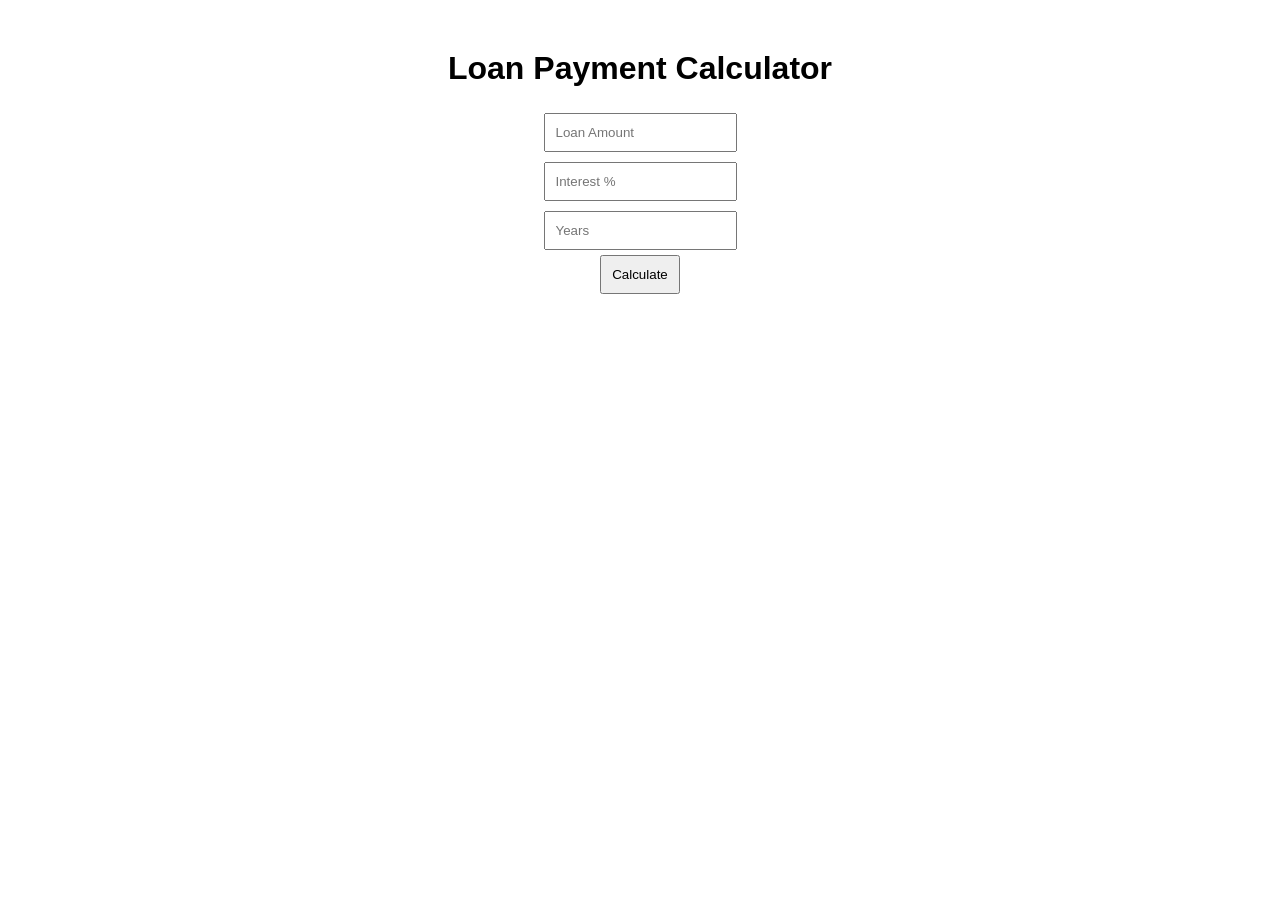
==== index.html @ 89b673fd "Create index.html" ====
<!DOCTYPE html>
<html>
<head>
  <title>Loan Calculator</title>
  <style>
    body { font-family: Arial; text-align: center; margin-top: 50px; }
    input { padding: 10px; margin: 5px; }
    button { padding: 10px; }
  </style>
</head>
<body>

<h1>Loan Payment Calculator</h1>

<input id="amount" placeholder="Loan Amount"><br>
<input id="rate" placeholder="Interest %"><br>
<input id="years" placeholder="Years"><br>

<button onclick="calculate()">Calculate</button>

<h2 id="result"></h2>

<script>
function calculate() {
  let P = document.getElementById("amount").value;
  let r = document.getElementById("rate").value / 100 / 12;
  let n = document.getElementById("years").value * 12;

  let payment = (P * r) / (1 - Math.pow(1 + r, -n));
  document.getElementById("result").innerText =
    "Monthly Payment: $" + payment.toFixed(2);
}
</script>

</body>
</html>
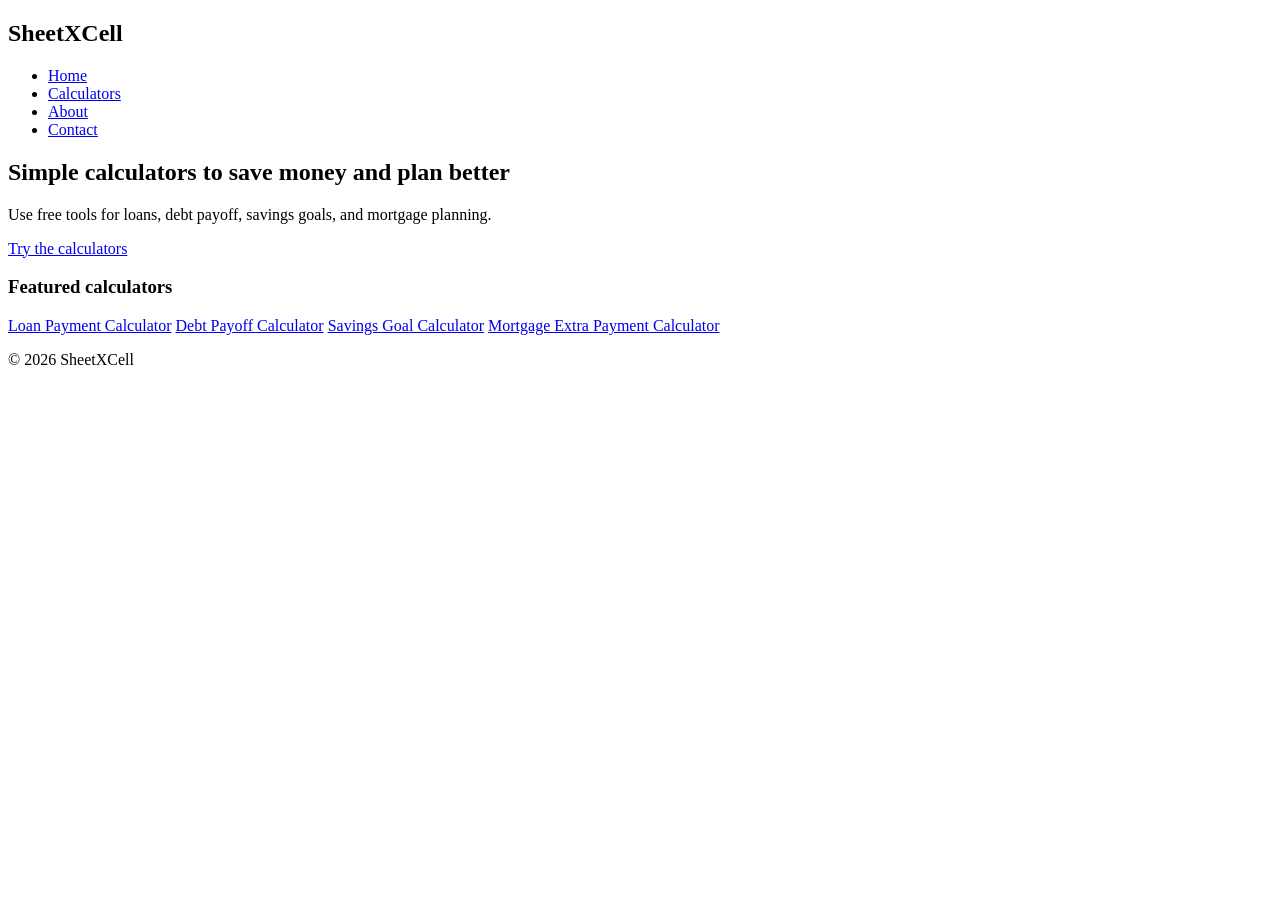
==== commit 20ae6b22: "Update index.html" ====
--- a/index.html
+++ b/index.html
@@ -1,36 +1,45 @@
 <!DOCTYPE html>
-<html>
+<html lang="en">
 <head>
-  <title>Loan Calculator</title>
-  <style>
-    body { font-family: Arial; text-align: center; margin-top: 50px; }
-    input { padding: 10px; margin: 5px; }
-    button { padding: 10px; }
-  </style>
+  <meta charset="UTF-8" />
+  <meta name="viewport" content="width=device-width, initial-scale=1.0" />
+  <title>SheetXCell - Money Calculators</title>
+  <meta name="description" content="Simple money calculators to help you plan loans, debt payoff, savings, and mortgage extra payments." />
+  <link rel="stylesheet" href="style.css" />
 </head>
 <body>
+  <header>
+    <nav class="nav">
+      <h1>SheetXCell</h1>
+      <ul>
+        <li><a href="index.html">Home</a></li>
+        <li><a href="calculators.html">Calculators</a></li>
+        <li><a href="about.html">About</a></li>
+        <li><a href="contact.html">Contact</a></li>
+      </ul>
+    </nav>
+  </header>
 
-<h1>Loan Payment Calculator</h1>
+  <main class="container">
+    <section class="hero">
+      <h2>Simple calculators to save money and plan better</h2>
+      <p>Use free tools for loans, debt payoff, savings goals, and mortgage planning.</p>
+      <a class="btn" href="calculators.html">Try the calculators</a>
+    </section>
 
-<input id="amount" placeholder="Loan Amount"><br>
-<input id="rate" placeholder="Interest %"><br>
-<input id="years" placeholder="Years"><br>
+    <section>
+      <h3>Featured calculators</h3>
+      <div class="grid">
+        <a class="card" href="calculators/loan-payment.html">Loan Payment Calculator</a>
+        <a class="card" href="calculators/debt-payoff.html">Debt Payoff Calculator</a>
+        <a class="card" href="calculators/savings-goal.html">Savings Goal Calculator</a>
+        <a class="card" href="calculators/mortgage-extra-payment.html">Mortgage Extra Payment Calculator</a>
+      </div>
+    </section>
+  </main>
 
-<button onclick="calculate()">Calculate</button>
-
-<h2 id="result"></h2>
-
-<script>
-function calculate() {
-  let P = document.getElementById("amount").value;
-  let r = document.getElementById("rate").value / 100 / 12;
-  let n = document.getElementById("years").value * 12;
-
-  let payment = (P * r) / (1 - Math.pow(1 + r, -n));
-  document.getElementById("result").innerText =
-    "Monthly Payment: $" + payment.toFixed(2);
-}
-</script>
-
+  <footer class="footer">
+    <p>© 2026 SheetXCell</p>
+  </footer>
 </body>
 </html>
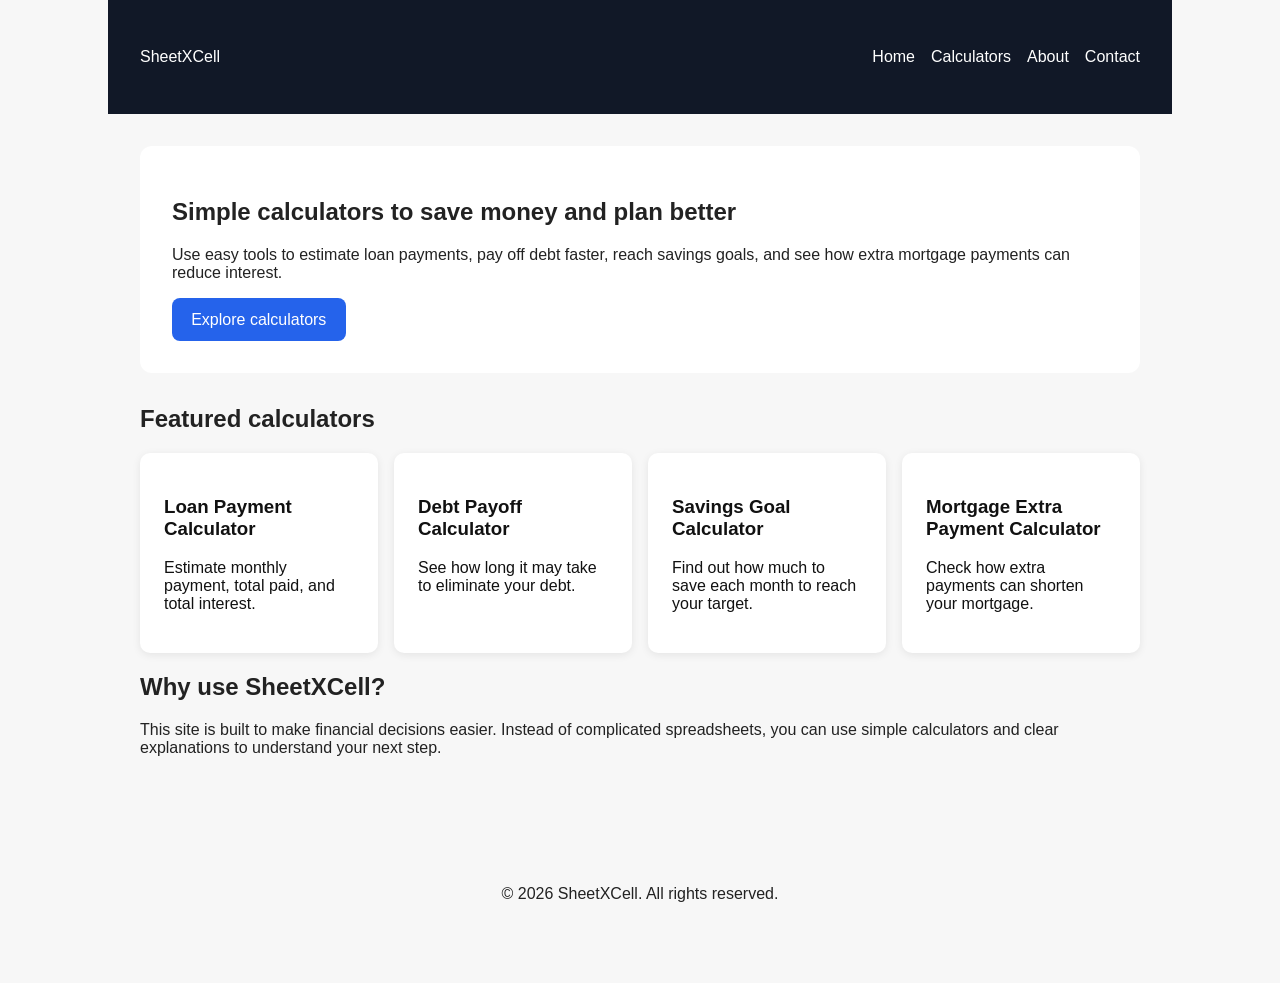
==== commit 2776e888: "Update index.html" ====
--- a/index.html
+++ b/index.html
@@ -3,15 +3,15 @@
 <head>
   <meta charset="UTF-8" />
   <meta name="viewport" content="width=device-width, initial-scale=1.0" />
-  <title>SheetXCell - Money Calculators</title>
-  <meta name="description" content="Simple money calculators to help you plan loans, debt payoff, savings, and mortgage extra payments." />
+  <title>SheetXCell - Simple Money Calculators</title>
+  <meta name="description" content="Free money calculators for loans, debt payoff, savings goals, and mortgage extra payments." />
   <link rel="stylesheet" href="style.css" />
 </head>
 <body>
   <header>
-    <nav class="nav">
-      <h1>SheetXCell</h1>
-      <ul>
+    <nav class="nav container">
+      <a href="index.html" class="brand">SheetXCell</a>
+      <ul class="nav-links">
         <li><a href="index.html">Home</a></li>
         <li><a href="calculators.html">Calculators</a></li>
         <li><a href="about.html">About</a></li>
@@ -22,24 +22,54 @@
 
   <main class="container">
     <section class="hero">
-      <h2>Simple calculators to save money and plan better</h2>
-      <p>Use free tools for loans, debt payoff, savings goals, and mortgage planning.</p>
-      <a class="btn" href="calculators.html">Try the calculators</a>
+      <h1>Simple calculators to save money and plan better</h1>
+      <p>
+        Use easy tools to estimate loan payments, pay off debt faster, reach savings goals,
+        and see how extra mortgage payments can reduce interest.
+      </p>
+      <a class="btn" href="calculators.html">Explore calculators</a>
     </section>
 
-    <section>
-      <h3>Featured calculators</h3>
+    <section class="section">
+      <h2>Featured calculators</h2>
       <div class="grid">
-        <a class="card" href="calculators/loan-payment.html">Loan Payment Calculator</a>
-        <a class="card" href="calculators/debt-payoff.html">Debt Payoff Calculator</a>
-        <a class="card" href="calculators/savings-goal.html">Savings Goal Calculator</a>
-        <a class="card" href="calculators/mortgage-extra-payment.html">Mortgage Extra Payment Calculator</a>
+        <a class="card" href="calculators/loan-payment.html">
+          <h3>Loan Payment Calculator</h3>
+          <p>Estimate monthly payment, total paid, and total interest.</p>
+        </a>
+
+        <a class="card" href="calculators/debt-payoff.html">
+          <h3>Debt Payoff Calculator</h3>
+          <p>See how long it may take to eliminate your debt.</p>
+        </a>
+
+        <a class="card" href="calculators/savings-goal.html">
+          <h3>Savings Goal Calculator</h3>
+          <p>Find out how much to save each month to reach your target.</p>
+        </a>
+
+        <a class="card" href="calculators/mortgage-extra-payment.html">
+          <h3>Mortgage Extra Payment Calculator</h3>
+          <p>Check how extra payments can shorten your mortgage.</p>
+        </a>
+      </div>
+    </section>
+
+    <section class="section">
+      <h2>Why use SheetXCell?</h2>
+      <div class="content-box">
+        <p>
+          This site is built to make financial decisions easier. Instead of complicated spreadsheets,
+          you can use simple calculators and clear explanations to understand your next step.
+        </p>
       </div>
     </section>
   </main>
 
   <footer class="footer">
-    <p>© 2026 SheetXCell</p>
+    <div class="container">
+      <p>© 2026 SheetXCell. All rights reserved.</p>
+    </div>
   </footer>
 </body>
 </html>
--- a/style.css
+++ b/style.css
@@ -0,0 +1,91 @@
+body {
+  font-family: Arial, sans-serif;
+  margin: 0;
+  background: #f7f7f7;
+  color: #222;
+}
+
+.nav {
+  display: flex;
+  justify-content: space-between;
+  align-items: center;
+  background: #111827;
+  color: white;
+  padding: 1rem 2rem;
+}
+
+.nav ul {
+  display: flex;
+  list-style: none;
+  gap: 1rem;
+}
+
+.nav a {
+  color: white;
+  text-decoration: none;
+}
+
+.container {
+  max-width: 1000px;
+  margin: 0 auto;
+  padding: 2rem;
+}
+
+.hero {
+  background: white;
+  padding: 2rem;
+  border-radius: 12px;
+  margin-bottom: 2rem;
+}
+
+.grid {
+  display: grid;
+  grid-template-columns: repeat(auto-fit, minmax(220px, 1fr));
+  gap: 1rem;
+}
+
+.card {
+  display: block;
+  background: white;
+  padding: 1.5rem;
+  border-radius: 10px;
+  text-decoration: none;
+  color: #111;
+  box-shadow: 0 2px 8px rgba(0,0,0,0.08);
+}
+
+.btn, button {
+  display: inline-block;
+  background: #2563eb;
+  color: white;
+  padding: 0.8rem 1.2rem;
+  border: none;
+  border-radius: 8px;
+  text-decoration: none;
+  cursor: pointer;
+}
+
+.calculator-box {
+  background: white;
+  padding: 1.5rem;
+  border-radius: 12px;
+  max-width: 500px;
+}
+
+.calculator-box input {
+  width: 100%;
+  padding: 0.7rem;
+  margin-bottom: 1rem;
+}
+
+.result {
+  margin-top: 1rem;
+  background: #eef6ff;
+  padding: 1rem;
+  border-radius: 8px;
+}
+
+.footer {
+  text-align: center;
+  padding: 2rem;
+}
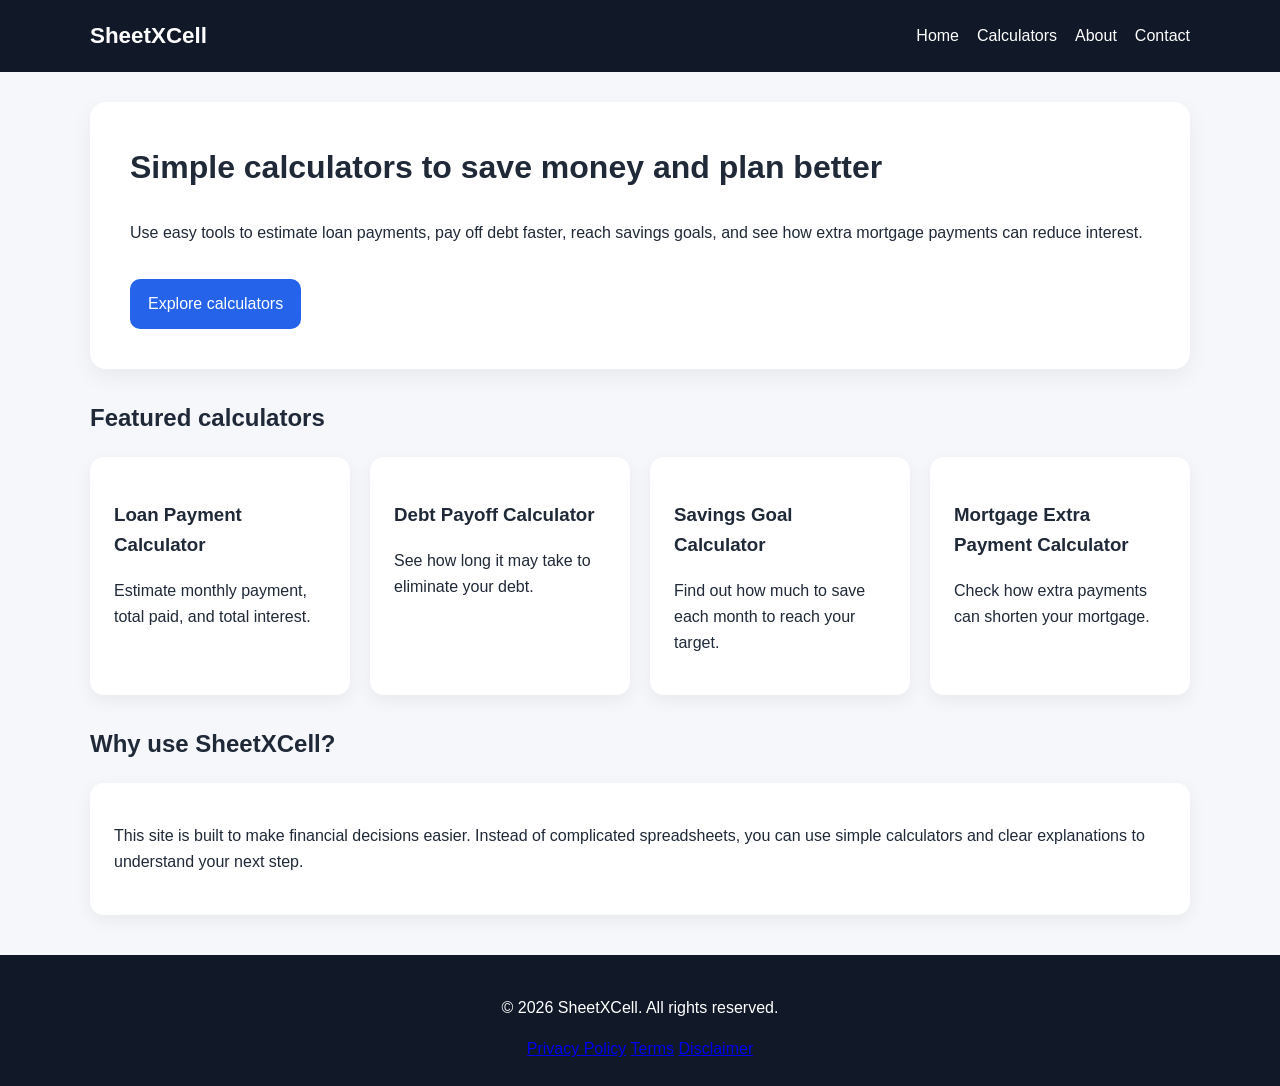
==== commit 37c33c81: "Update index.html" ====
--- a/index.html
+++ b/index.html
@@ -67,9 +67,14 @@
   </main>
 
   <footer class="footer">
-    <div class="container">
-      <p>© 2026 SheetXCell. All rights reserved.</p>
+  <div class="container footer-links-wrap">
+    <p>© 2026 SheetXCell. All rights reserved.</p>
+    <div class="footer-links">
+      <a href="privacy-policy.html">Privacy Policy</a>
+      <a href="terms.html">Terms</a>
+      <a href="disclaimer.html">Disclaimer</a>
     </div>
-  </footer>
+  </div>
+</footer>
 </body>
 </html>
--- a/style.css
+++ b/style.css
@@ -1,91 +1,164 @@
+* {
+  box-sizing: border-box;
+}
+
 body {
+  margin: 0;
   font-family: Arial, sans-serif;
-  margin: 0;
-  background: #f7f7f7;
-  color: #222;
+  line-height: 1.6;
+  background: #f5f7fb;
+  color: #1f2937;
+}
+
+.container {
+  width: min(1100px, 92%);
+  margin: 0 auto;
+}
+
+header {
+  background: #111827;
 }
 
 .nav {
   display: flex;
   justify-content: space-between;
   align-items: center;
-  background: #111827;
-  color: white;
-  padding: 1rem 2rem;
+  padding: 18px 0;
 }
 
-.nav ul {
-  display: flex;
-  list-style: none;
-  gap: 1rem;
+.brand {
+  color: #ffffff;
+  text-decoration: none;
+  font-size: 1.4rem;
+  font-weight: bold;
 }
 
-.nav a {
-  color: white;
+.nav-links {
+  list-style: none;
+  display: flex;
+  gap: 18px;
+  margin: 0;
+  padding: 0;
+}
+
+.nav-links a {
+  color: #ffffff;
   text-decoration: none;
 }
 
-.container {
-  max-width: 1000px;
-  margin: 0 auto;
-  padding: 2rem;
+.nav-links a:hover {
+  text-decoration: underline;
 }
 
 .hero {
-  background: white;
-  padding: 2rem;
-  border-radius: 12px;
-  margin-bottom: 2rem;
+  background: #ffffff;
+  margin: 30px 0;
+  padding: 40px;
+  border-radius: 16px;
+  box-shadow: 0 8px 22px rgba(0, 0, 0, 0.06);
+}
+
+.hero h1 {
+  margin-top: 0;
+  font-size: 2rem;
+}
+
+.section {
+  margin: 30px 0;
 }
 
 .grid {
   display: grid;
-  grid-template-columns: repeat(auto-fit, minmax(220px, 1fr));
-  gap: 1rem;
+  grid-template-columns: repeat(auto-fit, minmax(230px, 1fr));
+  gap: 20px;
 }
 
 .card {
   display: block;
-  background: white;
-  padding: 1.5rem;
-  border-radius: 10px;
+  background: #ffffff;
+  color: #1f2937;
   text-decoration: none;
-  color: #111;
-  box-shadow: 0 2px 8px rgba(0,0,0,0.08);
+  padding: 24px;
+  border-radius: 14px;
+  box-shadow: 0 6px 18px rgba(0, 0, 0, 0.06);
+  transition: transform 0.15s ease;
 }
 
-.btn, button {
-  display: inline-block;
-  background: #2563eb;
-  color: white;
-  padding: 0.8rem 1.2rem;
-  border: none;
-  border-radius: 8px;
-  text-decoration: none;
-  cursor: pointer;
+.card:hover {
+  transform: translateY(-3px);
 }
 
-.calculator-box {
-  background: white;
-  padding: 1.5rem;
-  border-radius: 12px;
-  max-width: 500px;
+.content-box,
+.calculator-box,
+.result-box {
+  background: #ffffff;
+  padding: 24px;
+  border-radius: 14px;
+  box-shadow: 0 6px 18px rgba(0, 0, 0, 0.06);
+}
+
+.calculator-box label {
+  display: block;
+  margin-top: 14px;
+  margin-bottom: 6px;
+  font-weight: bold;
 }
 
 .calculator-box input {
   width: 100%;
-  padding: 0.7rem;
-  margin-bottom: 1rem;
+  padding: 12px;
+  border: 1px solid #cbd5e1;
+  border-radius: 10px;
+  font-size: 1rem;
 }
 
-.result {
-  margin-top: 1rem;
-  background: #eef6ff;
-  padding: 1rem;
-  border-radius: 8px;
+.btn,
+button {
+  margin-top: 18px;
+  background: #2563eb;
+  color: #ffffff;
+  border: none;
+  padding: 12px 18px;
+  border-radius: 10px;
+  cursor: pointer;
+  font-size: 1rem;
+  text-decoration: none;
+  display: inline-block;
+}
+
+button:hover,
+.btn:hover {
+  background: #1d4ed8;
+}
+
+.result-box {
+  margin-top: 20px;
 }
 
 .footer {
+  margin-top: 40px;
+  padding: 24px 0;
+  background: #111827;
+  color: #ffffff;
   text-align: center;
-  padding: 2rem;
 }
+
+.small-note {
+  color: #6b7280;
+  font-size: 0.95rem;
+}
+
+@media (max-width: 768px) {
+  .nav {
+    flex-direction: column;
+    gap: 12px;
+  }
+
+  .hero {
+    padding: 24px;
+  }
+
+  .hero h1 {
+    font-size: 1.6rem;
+  }
+}
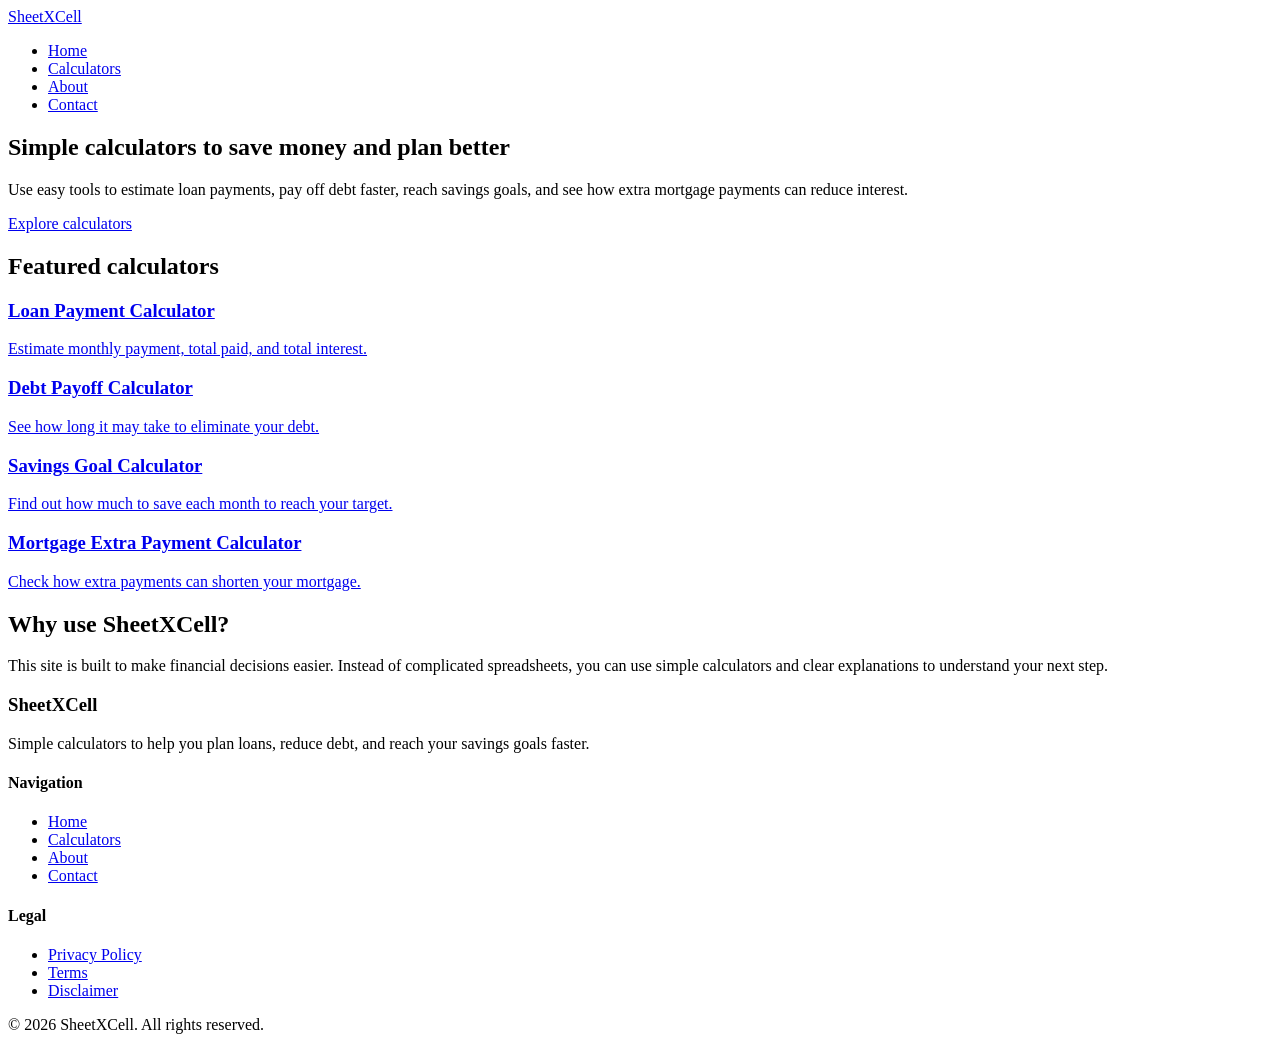
==== commit 4ceb3391: "Update index.html" ====
--- a/index.html
+++ b/index.html
@@ -66,14 +66,42 @@
     </section>
   </main>
 
-  <footer class="footer">
-  <div class="container footer-links-wrap">
+  <footer class="site-footer">
+  <div class="container footer-grid">
+
+    <!-- Brand -->
+    <div class="footer-col">
+      <h3 class="footer-logo">SheetXCell</h3>
+      <p class="footer-text">
+        Simple calculators to help you plan loans, reduce debt, and reach your savings goals faster.
+      </p>
+    </div>
+
+    <!-- Navigation -->
+    <div class="footer-col">
+      <h4>Navigation</h4>
+      <ul>
+        <li><a href="index.html">Home</a></li>
+        <li><a href="calculators.html">Calculators</a></li>
+        <li><a href="about.html">About</a></li>
+        <li><a href="contact.html">Contact</a></li>
+      </ul>
+    </div>
+
+    <!-- Legal -->
+    <div class="footer-col">
+      <h4>Legal</h4>
+      <ul>
+        <li><a href="privacy-policy.html">Privacy Policy</a></li>
+        <li><a href="terms.html">Terms</a></li>
+        <li><a href="disclaimer.html">Disclaimer</a></li>
+      </ul>
+    </div>
+
+  </div>
+
+  <div class="footer-bottom">
     <p>© 2026 SheetXCell. All rights reserved.</p>
-    <div class="footer-links">
-      <a href="privacy-policy.html">Privacy Policy</a>
-      <a href="terms.html">Terms</a>
-      <a href="disclaimer.html">Disclaimer</a>
-    </div>
   </div>
 </footer>
 </body>
--- a/style.css
+++ b/style.css
@@ -1,164 +1,22 @@
-* {
-  box-sizing: border-box;
+.footer-links-wrap {
+  display: flex;
+  flex-direction: column;
+  gap: 10px;
+  align-items: center;
 }
 
-body {
-  margin: 0;
-  font-family: Arial, sans-serif;
-  line-height: 1.6;
-  background: #f5f7fb;
-  color: #1f2937;
+.footer-links {
+  display: flex;
+  gap: 16px;
+  flex-wrap: wrap;
+  justify-content: center;
 }
 
-.container {
-  width: min(1100px, 92%);
-  margin: 0 auto;
-}
-
-header {
-  background: #111827;
-}
-
-.nav {
-  display: flex;
-  justify-content: space-between;
-  align-items: center;
-  padding: 18px 0;
-}
-
-.brand {
-  color: #ffffff;
-  text-decoration: none;
-  font-size: 1.4rem;
-  font-weight: bold;
-}
-
-.nav-links {
-  list-style: none;
-  display: flex;
-  gap: 18px;
-  margin: 0;
-  padding: 0;
-}
-
-.nav-links a {
+.footer-links a {
   color: #ffffff;
   text-decoration: none;
 }
 
-.nav-links a:hover {
+.footer-links a:hover {
   text-decoration: underline;
 }
-
-.hero {
-  background: #ffffff;
-  margin: 30px 0;
-  padding: 40px;
-  border-radius: 16px;
-  box-shadow: 0 8px 22px rgba(0, 0, 0, 0.06);
-}
-
-.hero h1 {
-  margin-top: 0;
-  font-size: 2rem;
-}
-
-.section {
-  margin: 30px 0;
-}
-
-.grid {
-  display: grid;
-  grid-template-columns: repeat(auto-fit, minmax(230px, 1fr));
-  gap: 20px;
-}
-
-.card {
-  display: block;
-  background: #ffffff;
-  color: #1f2937;
-  text-decoration: none;
-  padding: 24px;
-  border-radius: 14px;
-  box-shadow: 0 6px 18px rgba(0, 0, 0, 0.06);
-  transition: transform 0.15s ease;
-}
-
-.card:hover {
-  transform: translateY(-3px);
-}
-
-.content-box,
-.calculator-box,
-.result-box {
-  background: #ffffff;
-  padding: 24px;
-  border-radius: 14px;
-  box-shadow: 0 6px 18px rgba(0, 0, 0, 0.06);
-}
-
-.calculator-box label {
-  display: block;
-  margin-top: 14px;
-  margin-bottom: 6px;
-  font-weight: bold;
-}
-
-.calculator-box input {
-  width: 100%;
-  padding: 12px;
-  border: 1px solid #cbd5e1;
-  border-radius: 10px;
-  font-size: 1rem;
-}
-
-.btn,
-button {
-  margin-top: 18px;
-  background: #2563eb;
-  color: #ffffff;
-  border: none;
-  padding: 12px 18px;
-  border-radius: 10px;
-  cursor: pointer;
-  font-size: 1rem;
-  text-decoration: none;
-  display: inline-block;
-}
-
-button:hover,
-.btn:hover {
-  background: #1d4ed8;
-}
-
-.result-box {
-  margin-top: 20px;
-}
-
-.footer {
-  margin-top: 40px;
-  padding: 24px 0;
-  background: #111827;
-  color: #ffffff;
-  text-align: center;
-}
-
-.small-note {
-  color: #6b7280;
-  font-size: 0.95rem;
-}
-
-@media (max-width: 768px) {
-  .nav {
-    flex-direction: column;
-    gap: 12px;
-  }
-
-  .hero {
-    padding: 24px;
-  }
-
-  .hero h1 {
-    font-size: 1.6rem;
-  }
-}
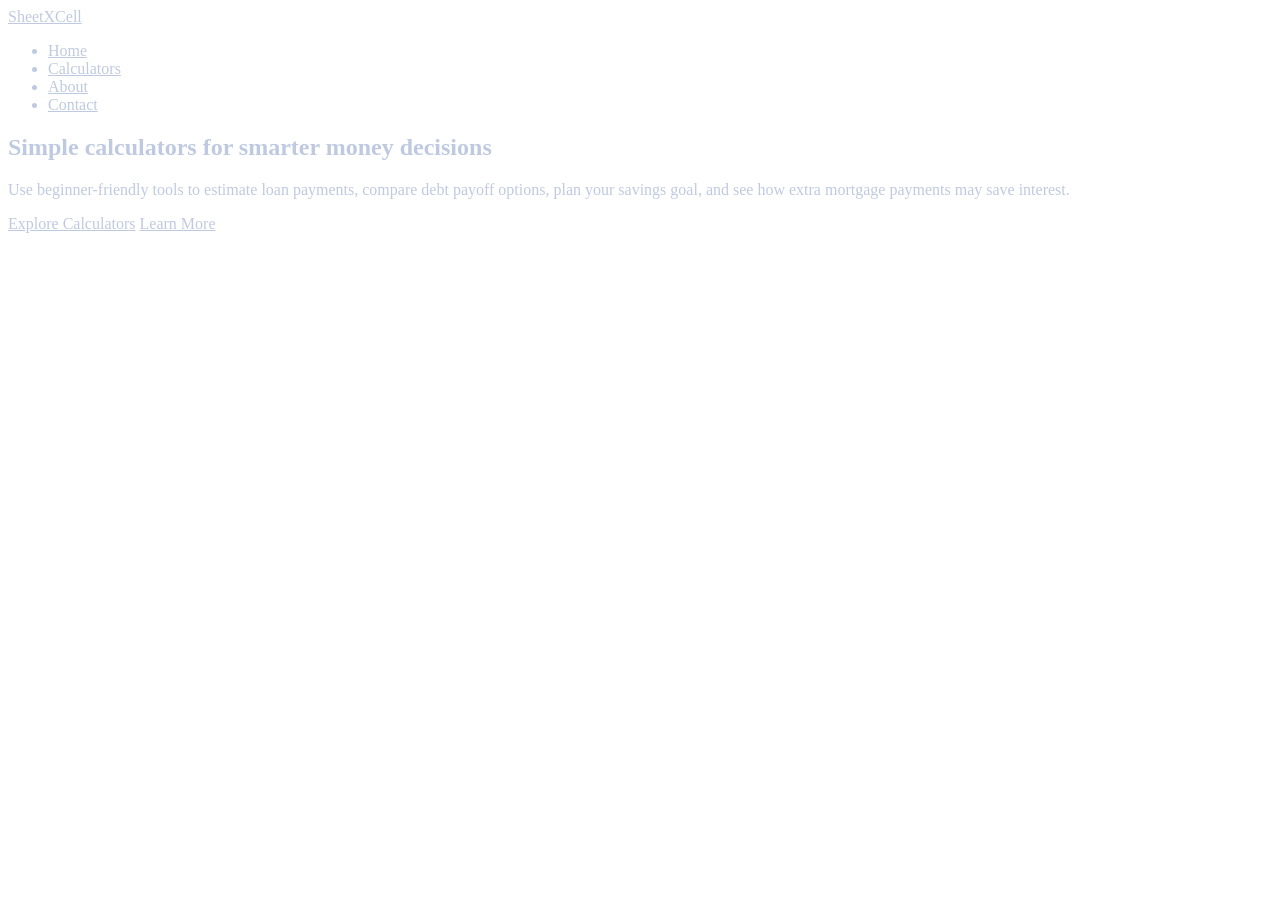
==== commit 0f1a9bdd: "Update index.html" ====
--- a/index.html
+++ b/index.html
@@ -3,106 +3,36 @@
 <head>
   <meta charset="UTF-8" />
   <meta name="viewport" content="width=device-width, initial-scale=1.0" />
-  <title>SheetXCell - Simple Money Calculators</title>
-  <meta name="description" content="Free money calculators for loans, debt payoff, savings goals, and mortgage extra payments." />
+  <title>SheetXCell - Money Calculators</title>
+  <meta name="description" content="Simple calculators to help you plan loans, reduce debt, and reach savings goals." />
   <link rel="stylesheet" href="style.css" />
 </head>
 <body>
-  <header>
-    <nav class="nav container">
+  <header class="site-header">
+    <div class="container navbar">
       <a href="index.html" class="brand">SheetXCell</a>
       <ul class="nav-links">
-        <li><a href="index.html">Home</a></li>
-        <li><a href="calculators.html">Calculators</a></li>
-        <li><a href="about.html">About</a></li>
-        <li><a href="contact.html">Contact</a></li>
-      </ul>
-    </nav>
-  </header>
-
-  <main class="container">
-    <section class="hero">
-      <h1>Simple calculators to save money and plan better</h1>
-      <p>
-        Use easy tools to estimate loan payments, pay off debt faster, reach savings goals,
-        and see how extra mortgage payments can reduce interest.
-      </p>
-      <a class="btn" href="calculators.html">Explore calculators</a>
-    </section>
-
-    <section class="section">
-      <h2>Featured calculators</h2>
-      <div class="grid">
-        <a class="card" href="calculators/loan-payment.html">
-          <h3>Loan Payment Calculator</h3>
-          <p>Estimate monthly payment, total paid, and total interest.</p>
-        </a>
-
-        <a class="card" href="calculators/debt-payoff.html">
-          <h3>Debt Payoff Calculator</h3>
-          <p>See how long it may take to eliminate your debt.</p>
-        </a>
-
-        <a class="card" href="calculators/savings-goal.html">
-          <h3>Savings Goal Calculator</h3>
-          <p>Find out how much to save each month to reach your target.</p>
-        </a>
-
-        <a class="card" href="calculators/mortgage-extra-payment.html">
-          <h3>Mortgage Extra Payment Calculator</h3>
-          <p>Check how extra payments can shorten your mortgage.</p>
-        </a>
-      </div>
-    </section>
-
-    <section class="section">
-      <h2>Why use SheetXCell?</h2>
-      <div class="content-box">
-        <p>
-          This site is built to make financial decisions easier. Instead of complicated spreadsheets,
-          you can use simple calculators and clear explanations to understand your next step.
-        </p>
-      </div>
-    </section>
-  </main>
-
-  <footer class="site-footer">
-  <div class="container footer-grid">
-
-    <!-- Brand -->
-    <div class="footer-col">
-      <h3 class="footer-logo">SheetXCell</h3>
-      <p class="footer-text">
-        Simple calculators to help you plan loans, reduce debt, and reach your savings goals faster.
-      </p>
-    </div>
-
-    <!-- Navigation -->
-    <div class="footer-col">
-      <h4>Navigation</h4>
-      <ul>
-        <li><a href="index.html">Home</a></li>
+        <li><a href="index.html" class="active">Home</a></li>
         <li><a href="calculators.html">Calculators</a></li>
         <li><a href="about.html">About</a></li>
         <li><a href="contact.html">Contact</a></li>
       </ul>
     </div>
+  </header>
 
-    <!-- Legal -->
-    <div class="footer-col">
-      <h4>Legal</h4>
-      <ul>
-        <li><a href="privacy-policy.html">Privacy Policy</a></li>
-        <li><a href="terms.html">Terms</a></li>
-        <li><a href="disclaimer.html">Disclaimer</a></li>
-      </ul>
-    </div>
+  <main>
+    <div class="container">
+      <section class="hero">
+        <h1>Simple calculators for smarter money decisions</h1>
+        <p>
+          Use beginner-friendly tools to estimate loan payments, compare debt payoff options,
+          plan your savings goal, and see how extra mortgage payments may save interest.
+        </p>
+        <div class="button-row">
+          <a href="calculators.html" class="btn btn-primary">Explore Calculators</a>
+          <a href="about.html" class="btn btn-secondary">Learn More</a>
+        </div>
+      </section>
 
-  </div>
-
-  <div class="footer-bottom">
-    <p>© 2026 SheetXCell. All rights reserved.</p>
-  </div>
-</footer>
-</body>
+      <section class="section">
 </html>
--- a/style.css
+++ b/style.css
@@ -1,22 +1,76 @@
-.footer-links-wrap {
-  display: flex;
-  flex-direction: column;
-  gap: 10px;
-  align-items: center;
+* {
+  color: #bfcae0;
 }
 
-.footer-links {
-  display: flex;
-  gap: 16px;
-  flex-wrap: wrap;
-  justify-content: center;
+.footer-col h4 {
+  margin: 0 0 12px;
+  color: var(--white);
+  font-size: 1rem;
 }
 
-.footer-links a {
-  color: #ffffff;
+.footer-col ul {
+  list-style: none;
+  margin: 0;
+  padding: 0;
+}
+
+.footer-col li {
+  margin-bottom: 10px;
+}
+
+.footer-col a {
+  color: #bfcae0;
   text-decoration: none;
 }
 
-.footer-links a:hover {
+.footer-col a:hover {
+  color: var(--white);
   text-decoration: underline;
 }
+
+.footer-bottom {
+  margin-top: 28px;
+  border-top: 1px solid rgba(255, 255, 255, 0.1);
+  padding-top: 16px;
+  text-align: center;
+  color: #9fb0cf;
+  font-size: 0.95rem;
+}
+
+@media (max-width: 900px) {
+  .calculator-layout,
+  .footer-grid {
+    grid-template-columns: 1fr;
+  }
+
+  .hero {
+    padding: 32px;
+  }
+}
+
+@media (max-width: 760px) {
+  .navbar {
+    flex-direction: column;
+    justify-content: center;
+    padding: 16px 0;
+  }
+
+  .brand {
+    font-size: 1.7rem;
+  }
+
+  .nav-links {
+    flex-wrap: wrap;
+    justify-content: center;
+    gap: 14px 20px;
+  }
+
+  .hero {
+    padding: 26px;
+    border-radius: 22px;
+  }
+
+  .panel {
+    padding: 22px;
+  }
+}
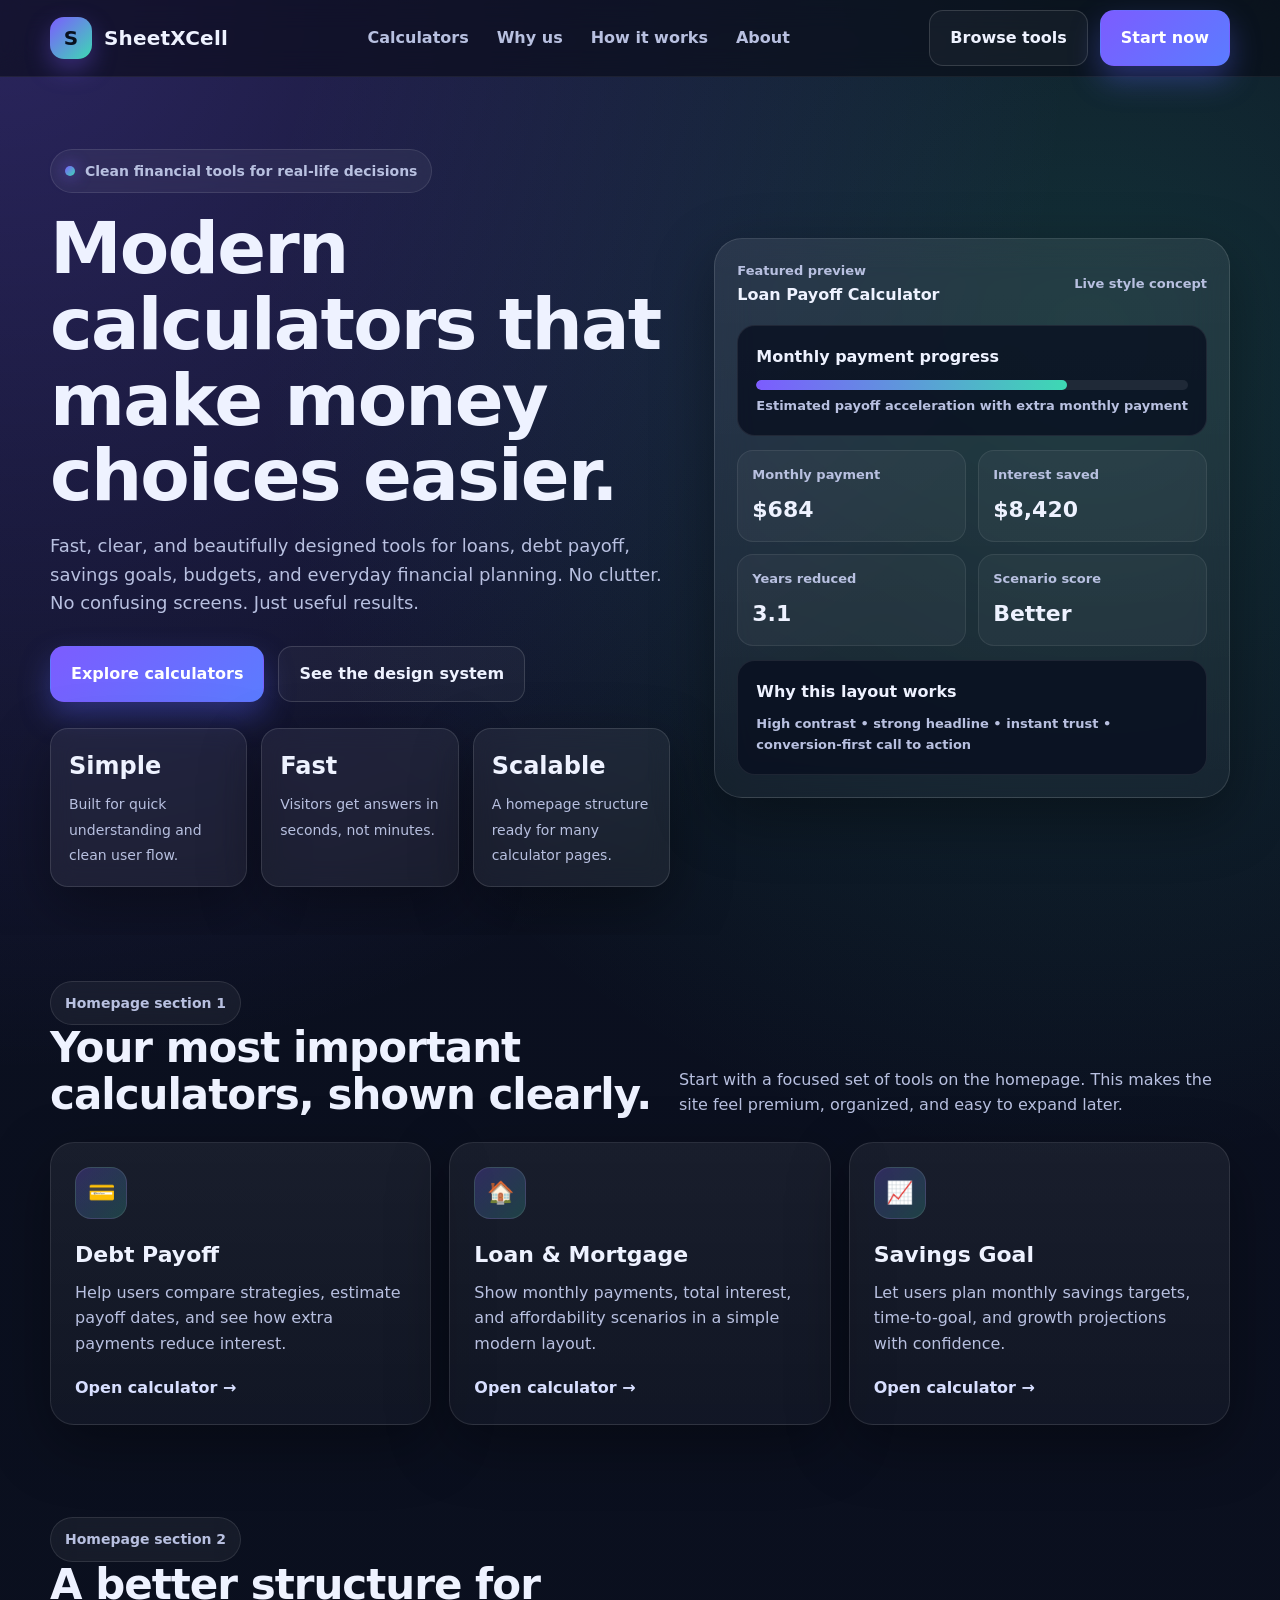
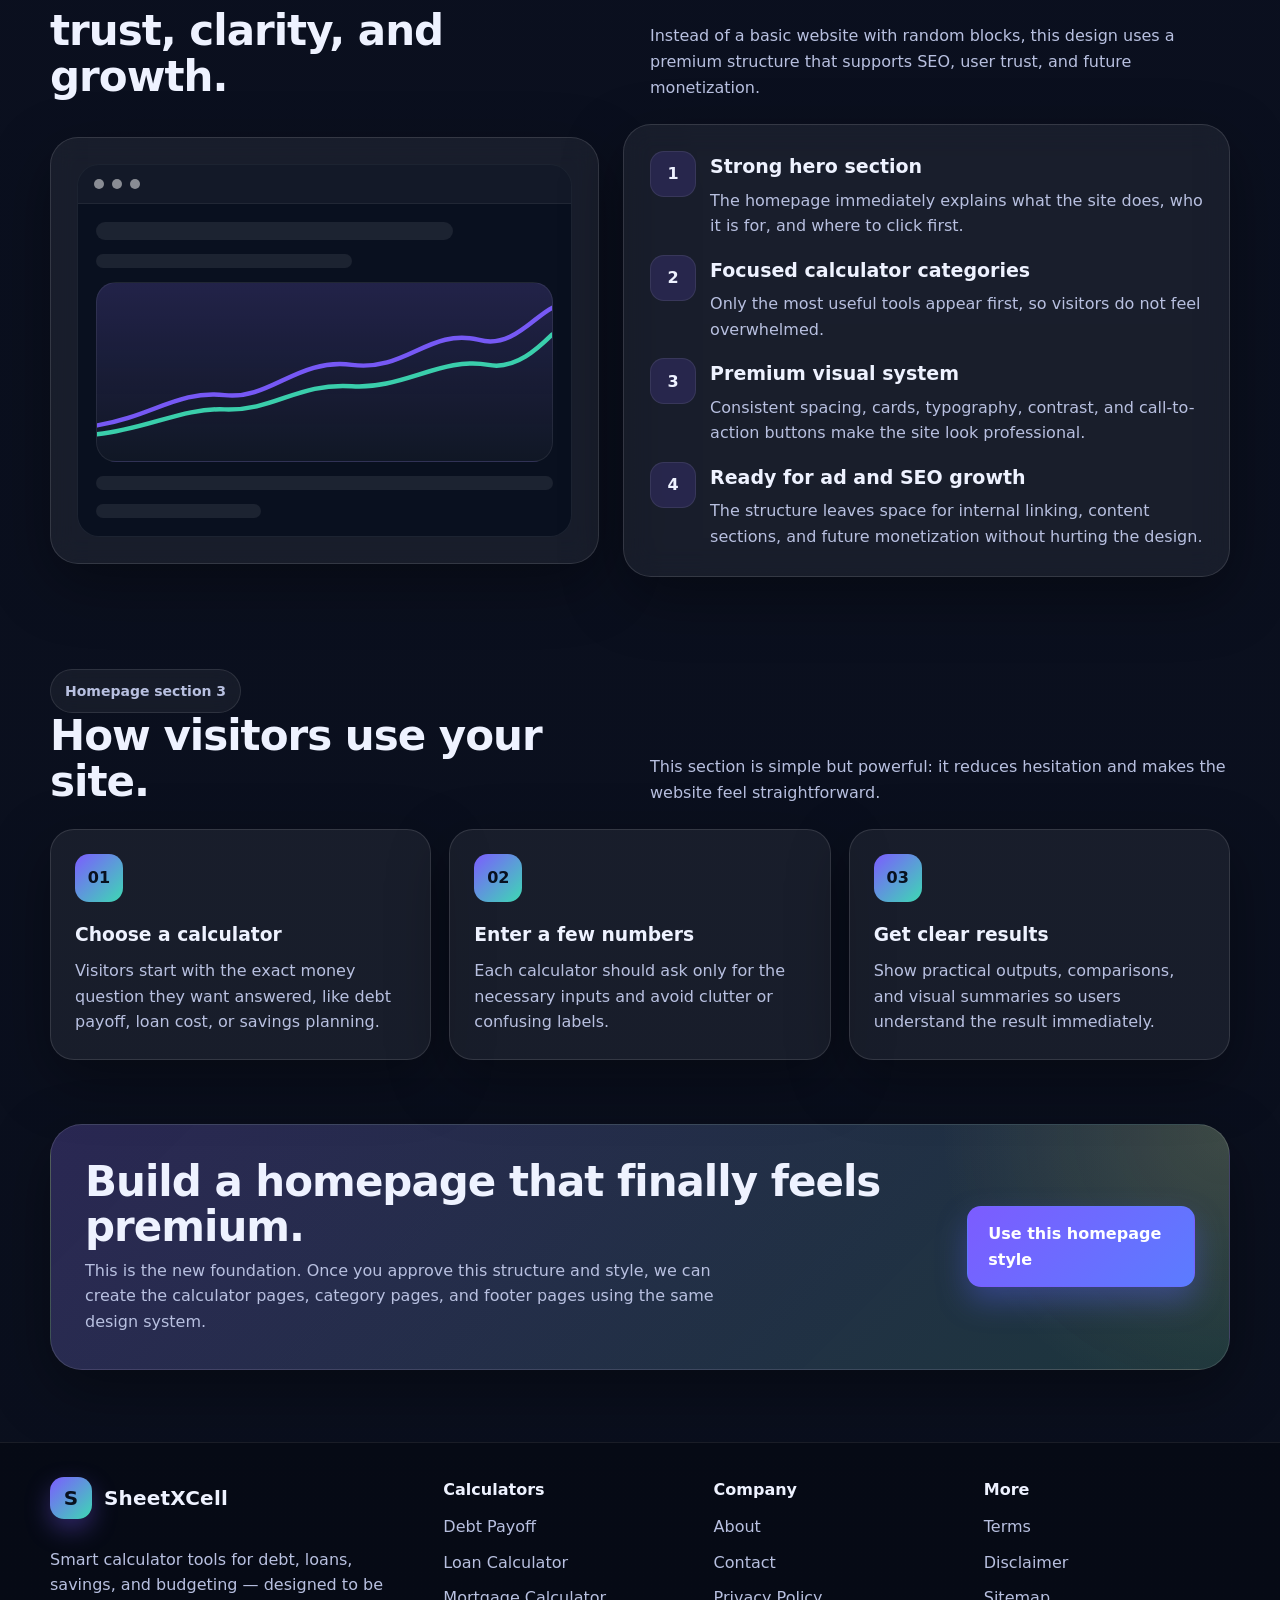
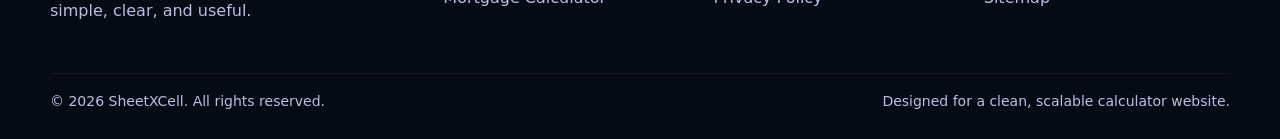
==== commit 4bce4099: "Update index.html" ====
--- a/index.html
+++ b/index.html
@@ -3,36 +3,915 @@
 <head>
   <meta charset="UTF-8" />
   <meta name="viewport" content="width=device-width, initial-scale=1.0" />
-  <title>SheetXCell - Money Calculators</title>
-  <meta name="description" content="Simple calculators to help you plan loans, reduce debt, and reach savings goals." />
-  <link rel="stylesheet" href="style.css" />
+  <title>SheetXCell — Smart Financial Calculators</title>
+  <meta name="description" content="Simple, fast, and modern financial calculators to help you make smarter money decisions." />
+  <style>
+    :root {
+      --bg: #0b1020;
+      --bg-soft: #121933;
+      --card: rgba(255,255,255,0.06);
+      --card-border: rgba(255,255,255,0.12);
+      --text: #eef2ff;
+      --muted: #b8c0e0;
+      --primary: #7c5cff;
+      --primary-2: #3dd9b3;
+      --accent: #ffd166;
+      --shadow: 0 20px 60px rgba(0,0,0,.35);
+      --radius-xl: 28px;
+      --radius-lg: 20px;
+      --radius-md: 14px;
+      --max: 1180px;
+    }
+
+    * { box-sizing: border-box; }
+    html { scroll-behavior: smooth; }
+    body {
+      margin: 0;
+      font-family: Inter, ui-sans-serif, system-ui, -apple-system, BlinkMacSystemFont, "Segoe UI", sans-serif;
+      color: var(--text);
+      background:
+        radial-gradient(circle at top left, rgba(124,92,255,.28), transparent 30%),
+        radial-gradient(circle at 85% 10%, rgba(61,217,179,.16), transparent 26%),
+        linear-gradient(180deg, #0b1020 0%, #0a0f1d 100%);
+      line-height: 1.6;
+    }
+
+    a { color: inherit; text-decoration: none; }
+    img { max-width: 100%; display: block; }
+
+    .container {
+      width: min(var(--max), calc(100% - 32px));
+      margin: 0 auto;
+    }
+
+    .badge {
+      display: inline-flex;
+      align-items: center;
+      gap: 10px;
+      padding: 10px 14px;
+      border: 1px solid rgba(255,255,255,.1);
+      border-radius: 999px;
+      background: rgba(255,255,255,.05);
+      backdrop-filter: blur(10px);
+      color: var(--muted);
+      font-size: 14px;
+      font-weight: 600;
+    }
+
+    .dot {
+      width: 10px;
+      height: 10px;
+      border-radius: 999px;
+      background: linear-gradient(135deg, var(--primary), var(--primary-2));
+      box-shadow: 0 0 16px rgba(124,92,255,.8);
+    }
+
+    .btn {
+      display: inline-flex;
+      align-items: center;
+      justify-content: center;
+      gap: 10px;
+      padding: 14px 20px;
+      border-radius: 14px;
+      font-weight: 700;
+      transition: .25s ease;
+      border: 1px solid transparent;
+      cursor: pointer;
+    }
+
+    .btn-primary {
+      background: linear-gradient(135deg, var(--primary), #5b7cff);
+      color: white;
+      box-shadow: 0 14px 30px rgba(92, 100, 255, .35);
+    }
+
+    .btn-primary:hover { transform: translateY(-2px); }
+
+    .btn-secondary {
+      border-color: rgba(255,255,255,.14);
+      background: rgba(255,255,255,.04);
+      color: var(--text);
+    }
+
+    .btn-secondary:hover {
+      background: rgba(255,255,255,.08);
+      transform: translateY(-2px);
+    }
+
+    header {
+      position: sticky;
+      top: 0;
+      z-index: 50;
+      backdrop-filter: blur(14px);
+      background: rgba(7, 10, 20, .58);
+      border-bottom: 1px solid rgba(255,255,255,.06);
+    }
+
+    .nav {
+      display: flex;
+      align-items: center;
+      justify-content: space-between;
+      min-height: 76px;
+      gap: 20px;
+    }
+
+    .brand {
+      display: flex;
+      align-items: center;
+      gap: 12px;
+      font-weight: 800;
+      letter-spacing: .2px;
+      font-size: 20px;
+    }
+
+    .brand-mark {
+      width: 42px;
+      height: 42px;
+      border-radius: 14px;
+      display: grid;
+      place-items: center;
+      background: linear-gradient(135deg, var(--primary), var(--primary-2));
+      color: #08111f;
+      font-weight: 900;
+      box-shadow: 0 10px 25px rgba(124,92,255,.35);
+    }
+
+    .nav-links {
+      display: flex;
+      gap: 28px;
+      color: var(--muted);
+      font-weight: 600;
+    }
+
+    .nav-links a:hover { color: var(--text); }
+
+    .nav-actions {
+      display: flex;
+      align-items: center;
+      gap: 12px;
+    }
+
+    .hero {
+      padding: 72px 0 48px;
+      overflow: hidden;
+    }
+
+    .hero-grid {
+      display: grid;
+      grid-template-columns: 1.1fr .9fr;
+      gap: 34px;
+      align-items: center;
+    }
+
+    .hero-copy h1 {
+      margin: 18px 0 18px;
+      font-size: clamp(40px, 7vw, 72px);
+      line-height: 1.05;
+      letter-spacing: -1.8px;
+    }
+
+    .hero-copy p {
+      margin: 0 0 28px;
+      max-width: 620px;
+      color: var(--muted);
+      font-size: 18px;
+    }
+
+    .hero-actions {
+      display: flex;
+      flex-wrap: wrap;
+      gap: 14px;
+      margin-bottom: 26px;
+    }
+
+    .hero-stats {
+      display: grid;
+      grid-template-columns: repeat(3, minmax(0, 1fr));
+      gap: 14px;
+      max-width: 620px;
+    }
+
+    .stat {
+      background: var(--card);
+      border: 1px solid var(--card-border);
+      border-radius: 18px;
+      padding: 18px;
+      backdrop-filter: blur(12px);
+      box-shadow: var(--shadow);
+    }
+
+    .stat strong {
+      display: block;
+      font-size: 24px;
+      margin-bottom: 6px;
+    }
+
+    .stat span {
+      color: var(--muted);
+      font-size: 14px;
+    }
+
+    .hero-panel {
+      position: relative;
+    }
+
+    .dashboard-card {
+      background: linear-gradient(180deg, rgba(255,255,255,.08), rgba(255,255,255,.04));
+      border: 1px solid rgba(255,255,255,.12);
+      border-radius: var(--radius-xl);
+      padding: 22px;
+      box-shadow: var(--shadow);
+      backdrop-filter: blur(18px);
+    }
+
+    .dashboard-top {
+      display: flex;
+      justify-content: space-between;
+      align-items: center;
+      margin-bottom: 18px;
+    }
+
+    .tiny {
+      color: var(--muted);
+      font-size: 13px;
+      font-weight: 600;
+    }
+
+    .calc-preview {
+      display: grid;
+      gap: 14px;
+    }
+
+    .mini-card {
+      border-radius: 18px;
+      padding: 18px;
+      background: rgba(8, 15, 31, .78);
+      border: 1px solid rgba(255,255,255,.08);
+    }
+
+    .mini-card h3 {
+      margin: 0 0 10px;
+      font-size: 16px;
+    }
+
+    .bar {
+      height: 10px;
+      border-radius: 999px;
+      background: rgba(255,255,255,.08);
+      overflow: hidden;
+      margin: 10px 0 6px;
+    }
+
+    .bar > span {
+      display: block;
+      height: 100%;
+      border-radius: inherit;
+      background: linear-gradient(90deg, var(--primary), var(--primary-2));
+    }
+
+    .mini-grid {
+      display: grid;
+      grid-template-columns: repeat(2, minmax(0,1fr));
+      gap: 12px;
+    }
+
+    .mini-kpi {
+      padding: 14px;
+      border-radius: 16px;
+      background: rgba(255,255,255,.04);
+      border: 1px solid rgba(255,255,255,.08);
+    }
+
+    .mini-kpi strong {
+      display: block;
+      font-size: 22px;
+      margin-top: 6px;
+    }
+
+    section {
+      padding: 46px 0;
+    }
+
+    .section-head {
+      display: flex;
+      align-items: end;
+      justify-content: space-between;
+      gap: 20px;
+      margin-bottom: 24px;
+    }
+
+    .section-head h2 {
+      margin: 0;
+      font-size: clamp(28px, 4vw, 42px);
+      line-height: 1.1;
+      letter-spacing: -1px;
+    }
+
+    .section-head p {
+      margin: 0;
+      max-width: 580px;
+      color: var(--muted);
+    }
+
+    .tool-grid {
+      display: grid;
+      grid-template-columns: repeat(3, minmax(0,1fr));
+      gap: 18px;
+    }
+
+    .tool-card {
+      padding: 24px;
+      border-radius: 24px;
+      background: linear-gradient(180deg, rgba(255,255,255,.06), rgba(255,255,255,.03));
+      border: 1px solid rgba(255,255,255,.1);
+      box-shadow: var(--shadow);
+      transition: .25s ease;
+    }
+
+    .tool-card:hover {
+      transform: translateY(-4px);
+      border-color: rgba(124,92,255,.45);
+    }
+
+    .icon {
+      width: 52px;
+      height: 52px;
+      border-radius: 16px;
+      display: grid;
+      place-items: center;
+      font-size: 22px;
+      margin-bottom: 18px;
+      background: linear-gradient(135deg, rgba(124,92,255,.25), rgba(61,217,179,.2));
+      border: 1px solid rgba(255,255,255,.1);
+    }
+
+    .tool-card h3 {
+      margin: 0 0 8px;
+      font-size: 22px;
+    }
+
+    .tool-card p {
+      margin: 0 0 18px;
+      color: var(--muted);
+    }
+
+    .tool-link {
+      color: #d8dfff;
+      font-weight: 700;
+    }
+
+    .feature-wrap {
+      display: grid;
+      grid-template-columns: .95fr 1.05fr;
+      gap: 24px;
+      align-items: center;
+    }
+
+    .feature-panel, .feature-list {
+      background: var(--card);
+      border: 1px solid var(--card-border);
+      border-radius: var(--radius-xl);
+      padding: 26px;
+      box-shadow: var(--shadow);
+      backdrop-filter: blur(14px);
+    }
+
+    .mock-window {
+      border-radius: 22px;
+      overflow: hidden;
+      background: #09101f;
+      border: 1px solid rgba(255,255,255,.08);
+    }
+
+    .window-top {
+      display: flex;
+      align-items: center;
+      gap: 8px;
+      padding: 14px 16px;
+      background: rgba(255,255,255,.04);
+      border-bottom: 1px solid rgba(255,255,255,.06);
+    }
+
+    .window-top span {
+      width: 10px;
+      height: 10px;
+      border-radius: 999px;
+      background: rgba(255,255,255,.5);
+    }
+
+    .window-body {
+      padding: 18px;
+      display: grid;
+      gap: 14px;
+    }
+
+    .line {
+      height: 14px;
+      border-radius: 999px;
+      background: rgba(255,255,255,.08);
+    }
+
+    .line.lg { height: 18px; width: 78%; }
+    .line.md { width: 56%; }
+    .line.sm { width: 36%; }
+
+    .chart {
+      height: 180px;
+      border-radius: 20px;
+      background:
+        linear-gradient(180deg, rgba(124,92,255,.16), transparent),
+        rgba(255,255,255,.03);
+      border: 1px solid rgba(255,255,255,.07);
+      position: relative;
+      overflow: hidden;
+    }
+
+    .chart svg {
+      position: absolute;
+      inset: 0;
+      width: 100%;
+      height: 100%;
+    }
+
+    .bullet-list {
+      display: grid;
+      gap: 16px;
+    }
+
+    .bullet {
+      display: grid;
+      grid-template-columns: 46px 1fr;
+      gap: 14px;
+      align-items: start;
+    }
+
+    .bullet-mark {
+      width: 46px;
+      height: 46px;
+      border-radius: 14px;
+      display: grid;
+      place-items: center;
+      background: rgba(124,92,255,.16);
+      border: 1px solid rgba(255,255,255,.08);
+      font-weight: 800;
+    }
+
+    .bullet h3 {
+      margin: 0 0 6px;
+      font-size: 19px;
+    }
+
+    .bullet p {
+      margin: 0;
+      color: var(--muted);
+    }
+
+    .steps {
+      display: grid;
+      grid-template-columns: repeat(3, minmax(0,1fr));
+      gap: 18px;
+    }
+
+    .step {
+      position: relative;
+      padding: 24px;
+      border-radius: 24px;
+      background: var(--card);
+      border: 1px solid var(--card-border);
+      box-shadow: var(--shadow);
+    }
+
+    .step-num {
+      width: 48px;
+      height: 48px;
+      display: grid;
+      place-items: center;
+      border-radius: 14px;
+      background: linear-gradient(135deg, var(--primary), var(--primary-2));
+      color: #08111f;
+      font-weight: 900;
+      margin-bottom: 18px;
+    }
+
+    .step h3 { margin: 0 0 8px; }
+    .step p { margin: 0; color: var(--muted); }
+
+    .cta {
+      padding: 18px 0 72px;
+    }
+
+    .cta-card {
+      border-radius: 32px;
+      padding: 34px;
+      background:
+        radial-gradient(circle at top right, rgba(255,209,102,.14), transparent 24%),
+        linear-gradient(135deg, rgba(124,92,255,.20), rgba(61,217,179,.14)),
+        rgba(255,255,255,.05);
+      border: 1px solid rgba(255,255,255,.12);
+      display: flex;
+      align-items: center;
+      justify-content: space-between;
+      gap: 24px;
+      box-shadow: var(--shadow);
+    }
+
+    .cta-card h2 {
+      margin: 0 0 8px;
+      font-size: clamp(28px, 4vw, 42px);
+      line-height: 1.08;
+      letter-spacing: -1px;
+    }
+
+    .cta-card p {
+      margin: 0;
+      color: var(--muted);
+      max-width: 640px;
+    }
+
+    footer {
+      border-top: 1px solid rgba(255,255,255,.08);
+      background: rgba(5, 8, 18, .65);
+    }
+
+    .footer-inner {
+      display: grid;
+      grid-template-columns: 1.2fr .8fr .8fr .8fr;
+      gap: 24px;
+      padding: 34px 0;
+    }
+
+    .footer-brand p,
+    .footer-col a,
+    .footer-col p {
+      color: var(--muted);
+    }
+
+    .footer-col h4 {
+      margin: 0 0 12px;
+      font-size: 16px;
+    }
+
+    .footer-links {
+      display: grid;
+      gap: 10px;
+    }
+
+    .subfooter {
+      border-top: 1px solid rgba(255,255,255,.06);
+      padding: 16px 0 26px;
+      color: var(--muted);
+      font-size: 14px;
+      display: flex;
+      justify-content: space-between;
+      gap: 18px;
+      flex-wrap: wrap;
+    }
+
+    @media (max-width: 980px) {
+      .hero-grid,
+      .feature-wrap,
+      .footer-inner {
+        grid-template-columns: 1fr;
+      }
+
+      .tool-grid,
+      .steps,
+      .hero-stats {
+        grid-template-columns: 1fr;
+      }
+
+      .section-head,
+      .cta-card,
+      .nav {
+        display: grid;
+      }
+
+      .nav-links {
+        gap: 16px;
+        flex-wrap: wrap;
+      }
+    }
+
+    @media (max-width: 720px) {
+      .nav-links { display: none; }
+      .hero { padding-top: 40px; }
+      .cta-card,
+      .dashboard-card,
+      .feature-panel,
+      .feature-list,
+      .tool-card,
+      .step { padding: 22px; }
+      .cta-card { border-radius: 24px; }
+      .hero-copy p { font-size: 17px; }
+    }
+  </style>
 </head>
 <body>
-  <header class="site-header">
-    <div class="container navbar">
-      <a href="index.html" class="brand">SheetXCell</a>
-      <ul class="nav-links">
-        <li><a href="index.html" class="active">Home</a></li>
-        <li><a href="calculators.html">Calculators</a></li>
-        <li><a href="about.html">About</a></li>
-        <li><a href="contact.html">Contact</a></li>
-      </ul>
+  <header>
+    <div class="container nav">
+      <a href="#" class="brand">
+        <span class="brand-mark">S</span>
+        <span>SheetXCell</span>
+      </a>
+
+      <nav class="nav-links" aria-label="Main navigation">
+        <a href="#tools">Calculators</a>
+        <a href="#features">Why us</a>
+        <a href="#how-it-works">How it works</a>
+        <a href="#footer">About</a>
+      </nav>
+
+      <div class="nav-actions">
+        <a class="btn btn-secondary" href="#tools">Browse tools</a>
+        <a class="btn btn-primary" href="#cta">Start now</a>
+      </div>
     </div>
   </header>
 
   <main>
-    <div class="container">
-      <section class="hero">
-        <h1>Simple calculators for smarter money decisions</h1>
+    <section class="hero">
+      <div class="container hero-grid">
+        <div class="hero-copy">
+          <div class="badge"><span class="dot"></span> Clean financial tools for real-life decisions</div>
+          <h1>Modern calculators that make money choices easier.</h1>
+          <p>
+            Fast, clear, and beautifully designed tools for loans, debt payoff, savings goals, budgets,
+            and everyday financial planning. No clutter. No confusing screens. Just useful results.
+          </p>
+
+          <div class="hero-actions">
+            <a class="btn btn-primary" href="#tools">Explore calculators</a>
+            <a class="btn btn-secondary" href="#features">See the design system</a>
+          </div>
+
+          <div class="hero-stats">
+            <div class="stat">
+              <strong>Simple</strong>
+              <span>Built for quick understanding and clean user flow.</span>
+            </div>
+            <div class="stat">
+              <strong>Fast</strong>
+              <span>Visitors get answers in seconds, not minutes.</span>
+            </div>
+            <div class="stat">
+              <strong>Scalable</strong>
+              <span>A homepage structure ready for many calculator pages.</span>
+            </div>
+          </div>
+        </div>
+
+        <div class="hero-panel">
+          <div class="dashboard-card">
+            <div class="dashboard-top">
+              <div>
+                <div class="tiny">Featured preview</div>
+                <strong>Loan Payoff Calculator</strong>
+              </div>
+              <div class="tiny">Live style concept</div>
+            </div>
+
+            <div class="calc-preview">
+              <div class="mini-card">
+                <h3>Monthly payment progress</h3>
+                <div class="bar"><span style="width: 72%"></span></div>
+                <div class="tiny">Estimated payoff acceleration with extra monthly payment</div>
+              </div>
+
+              <div class="mini-grid">
+                <div class="mini-kpi">
+                  <div class="tiny">Monthly payment</div>
+                  <strong>$684</strong>
+                </div>
+                <div class="mini-kpi">
+                  <div class="tiny">Interest saved</div>
+                  <strong>$8,420</strong>
+                </div>
+                <div class="mini-kpi">
+                  <div class="tiny">Years reduced</div>
+                  <strong>3.1</strong>
+                </div>
+                <div class="mini-kpi">
+                  <div class="tiny">Scenario score</div>
+                  <strong>Better</strong>
+                </div>
+              </div>
+
+              <div class="mini-card">
+                <h3>Why this layout works</h3>
+                <div class="tiny">High contrast • strong headline • instant trust • conversion-first call to action</div>
+              </div>
+            </div>
+          </div>
+        </div>
+      </div>
+    </section>
+
+    <section id="tools">
+      <div class="container">
+        <div class="section-head">
+          <div>
+            <div class="badge">Homepage section 1</div>
+            <h2>Your most important calculators, shown clearly.</h2>
+          </div>
+          <p>
+            Start with a focused set of tools on the homepage. This makes the site feel premium,
+            organized, and easy to expand later.
+          </p>
+        </div>
+
+        <div class="tool-grid">
+          <article class="tool-card">
+            <div class="icon">💳</div>
+            <h3>Debt Payoff</h3>
+            <p>Help users compare strategies, estimate payoff dates, and see how extra payments reduce interest.</p>
+            <a class="tool-link" href="#">Open calculator →</a>
+          </article>
+
+          <article class="tool-card">
+            <div class="icon">🏠</div>
+            <h3>Loan & Mortgage</h3>
+            <p>Show monthly payments, total interest, and affordability scenarios in a simple modern layout.</p>
+            <a class="tool-link" href="#">Open calculator →</a>
+          </article>
+
+          <article class="tool-card">
+            <div class="icon">📈</div>
+            <h3>Savings Goal</h3>
+            <p>Let users plan monthly savings targets, time-to-goal, and growth projections with confidence.</p>
+            <a class="tool-link" href="#">Open calculator →</a>
+          </article>
+        </div>
+      </div>
+    </section>
+
+    <section id="features">
+      <div class="container">
+        <div class="section-head">
+          <div>
+            <div class="badge">Homepage section 2</div>
+            <h2>A better structure for trust, clarity, and growth.</h2>
+          </div>
+          <p>
+            Instead of a basic website with random blocks, this design uses a premium structure that supports SEO,
+            user trust, and future monetization.
+          </p>
+        </div>
+
+        <div class="feature-wrap">
+          <div class="feature-panel">
+            <div class="mock-window">
+              <div class="window-top">
+                <span></span><span></span><span></span>
+              </div>
+              <div class="window-body">
+                <div class="line lg"></div>
+                <div class="line md"></div>
+                <div class="chart">
+                  <svg viewBox="0 0 500 200" preserveAspectRatio="none" aria-hidden="true">
+                    <path d="M0,160 C60,150 90,120 140,126 C190,132 220,84 280,92 C340,100 365,50 420,64 C455,74 480,38 500,28" fill="none" stroke="rgba(124,92,255,0.95)" stroke-width="5" stroke-linecap="round"/>
+                    <path d="M0,170 C55,164 95,140 140,142 C195,144 220,112 280,116 C335,120 380,82 430,92 C460,98 486,72 500,58" fill="none" stroke="rgba(61,217,179,0.95)" stroke-width="5" stroke-linecap="round"/>
+                  </svg>
+                </div>
+                <div class="line"></div>
+                <div class="line sm"></div>
+              </div>
+            </div>
+          </div>
+
+          <div class="feature-list">
+            <div class="bullet-list">
+              <div class="bullet">
+                <div class="bullet-mark">1</div>
+                <div>
+                  <h3>Strong hero section</h3>
+                  <p>The homepage immediately explains what the site does, who it is for, and where to click first.</p>
+                </div>
+              </div>
+
+              <div class="bullet">
+                <div class="bullet-mark">2</div>
+                <div>
+                  <h3>Focused calculator categories</h3>
+                  <p>Only the most useful tools appear first, so visitors do not feel overwhelmed.</p>
+                </div>
+              </div>
+
+              <div class="bullet">
+                <div class="bullet-mark">3</div>
+                <div>
+                  <h3>Premium visual system</h3>
+                  <p>Consistent spacing, cards, typography, contrast, and call-to-action buttons make the site look professional.</p>
+                </div>
+              </div>
+
+              <div class="bullet">
+                <div class="bullet-mark">4</div>
+                <div>
+                  <h3>Ready for ad and SEO growth</h3>
+                  <p>The structure leaves space for internal linking, content sections, and future monetization without hurting the design.</p>
+                </div>
+              </div>
+            </div>
+          </div>
+        </div>
+      </div>
+    </section>
+
+    <section id="how-it-works">
+      <div class="container">
+        <div class="section-head">
+          <div>
+            <div class="badge">Homepage section 3</div>
+            <h2>How visitors use your site.</h2>
+          </div>
+          <p>
+            This section is simple but powerful: it reduces hesitation and makes the website feel straightforward.
+          </p>
+        </div>
+
+        <div class="steps">
+          <article class="step">
+            <div class="step-num">01</div>
+            <h3>Choose a calculator</h3>
+            <p>Visitors start with the exact money question they want answered, like debt payoff, loan cost, or savings planning.</p>
+          </article>
+
+          <article class="step">
+            <div class="step-num">02</div>
+            <h3>Enter a few numbers</h3>
+            <p>Each calculator should ask only for the necessary inputs and avoid clutter or confusing labels.</p>
+          </article>
+
+          <article class="step">
+            <div class="step-num">03</div>
+            <h3>Get clear results</h3>
+            <p>Show practical outputs, comparisons, and visual summaries so users understand the result immediately.</p>
+          </article>
+        </div>
+      </div>
+    </section>
+
+    <section class="cta" id="cta">
+      <div class="container">
+        <div class="cta-card">
+          <div>
+            <h2>Build a homepage that finally feels premium.</h2>
+            <p>
+              This is the new foundation. Once you approve this structure and style, we can create the calculator pages,
+              category pages, and footer pages using the same design system.
+            </p>
+          </div>
+          <a class="btn btn-primary" href="#tools">Use this homepage style</a>
+        </div>
+      </div>
+    </section>
+  </main>
+
+  <footer id="footer">
+    <div class="container footer-inner">
+      <div class="footer-brand">
+        <a href="#" class="brand" style="margin-bottom: 12px; display: inline-flex;">
+          <span class="brand-mark">S</span>
+          <span>SheetXCell</span>
+        </a>
         <p>
-          Use beginner-friendly tools to estimate loan payments, compare debt payoff options,
-          plan your savings goal, and see how extra mortgage payments may save interest.
+          Smart calculator tools for debt, loans, savings, and budgeting — designed to be simple,
+          clear, and useful.
         </p>
-        <div class="button-row">
-          <a href="calculators.html" class="btn btn-primary">Explore Calculators</a>
-          <a href="about.html" class="btn btn-secondary">Learn More</a>
-        </div>
-      </section>
-
-      <section class="section">
+      </div>
+
+      <div class="footer-col">
+        <h4>Calculators</h4>
+        <div class="footer-links">
+          <a href="#">Debt Payoff</a>
+          <a href="#">Loan Calculator</a>
+          <a href="#">Mortgage Calculator</a>
+        </div>
+      </div>
+
+      <div class="footer-col">
+        <h4>Company</h4>
+        <div class="footer-links">
+          <a href="#">About</a>
+          <a href="#">Contact</a>
+          <a href="#">Privacy Policy</a>
+        </div>
+      </div>
+
+      <div class="footer-col">
+        <h4>More</h4>
+        <div class="footer-links">
+          <a href="#">Terms</a>
+          <a href="#">Disclaimer</a>
+          <a href="#">Sitemap</a>
+        </div>
+      </div>
+    </div>
+
+    <div class="container subfooter">
+      <span>© 2026 SheetXCell. All rights reserved.</span>
+      <span>Designed for a clean, scalable calculator website.</span>
+    </div>
+  </footer>
+</body>
 </html>
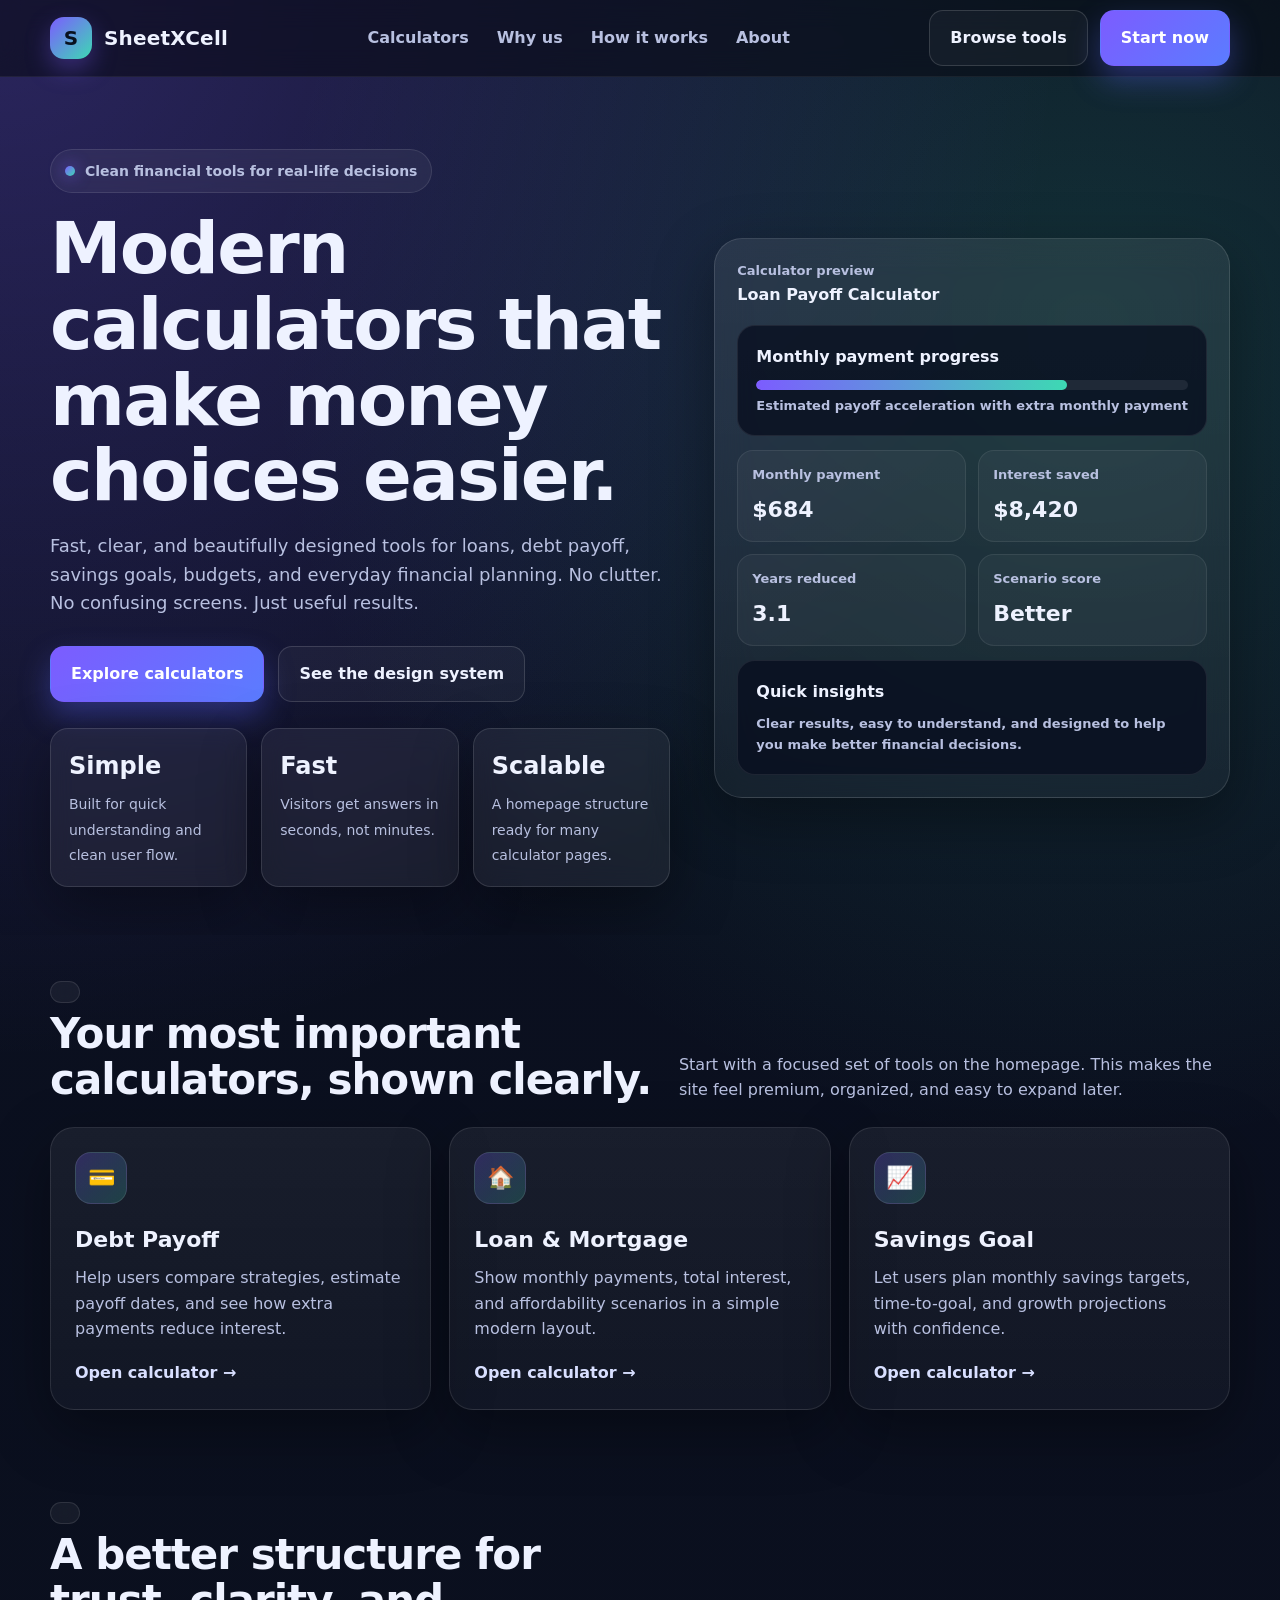
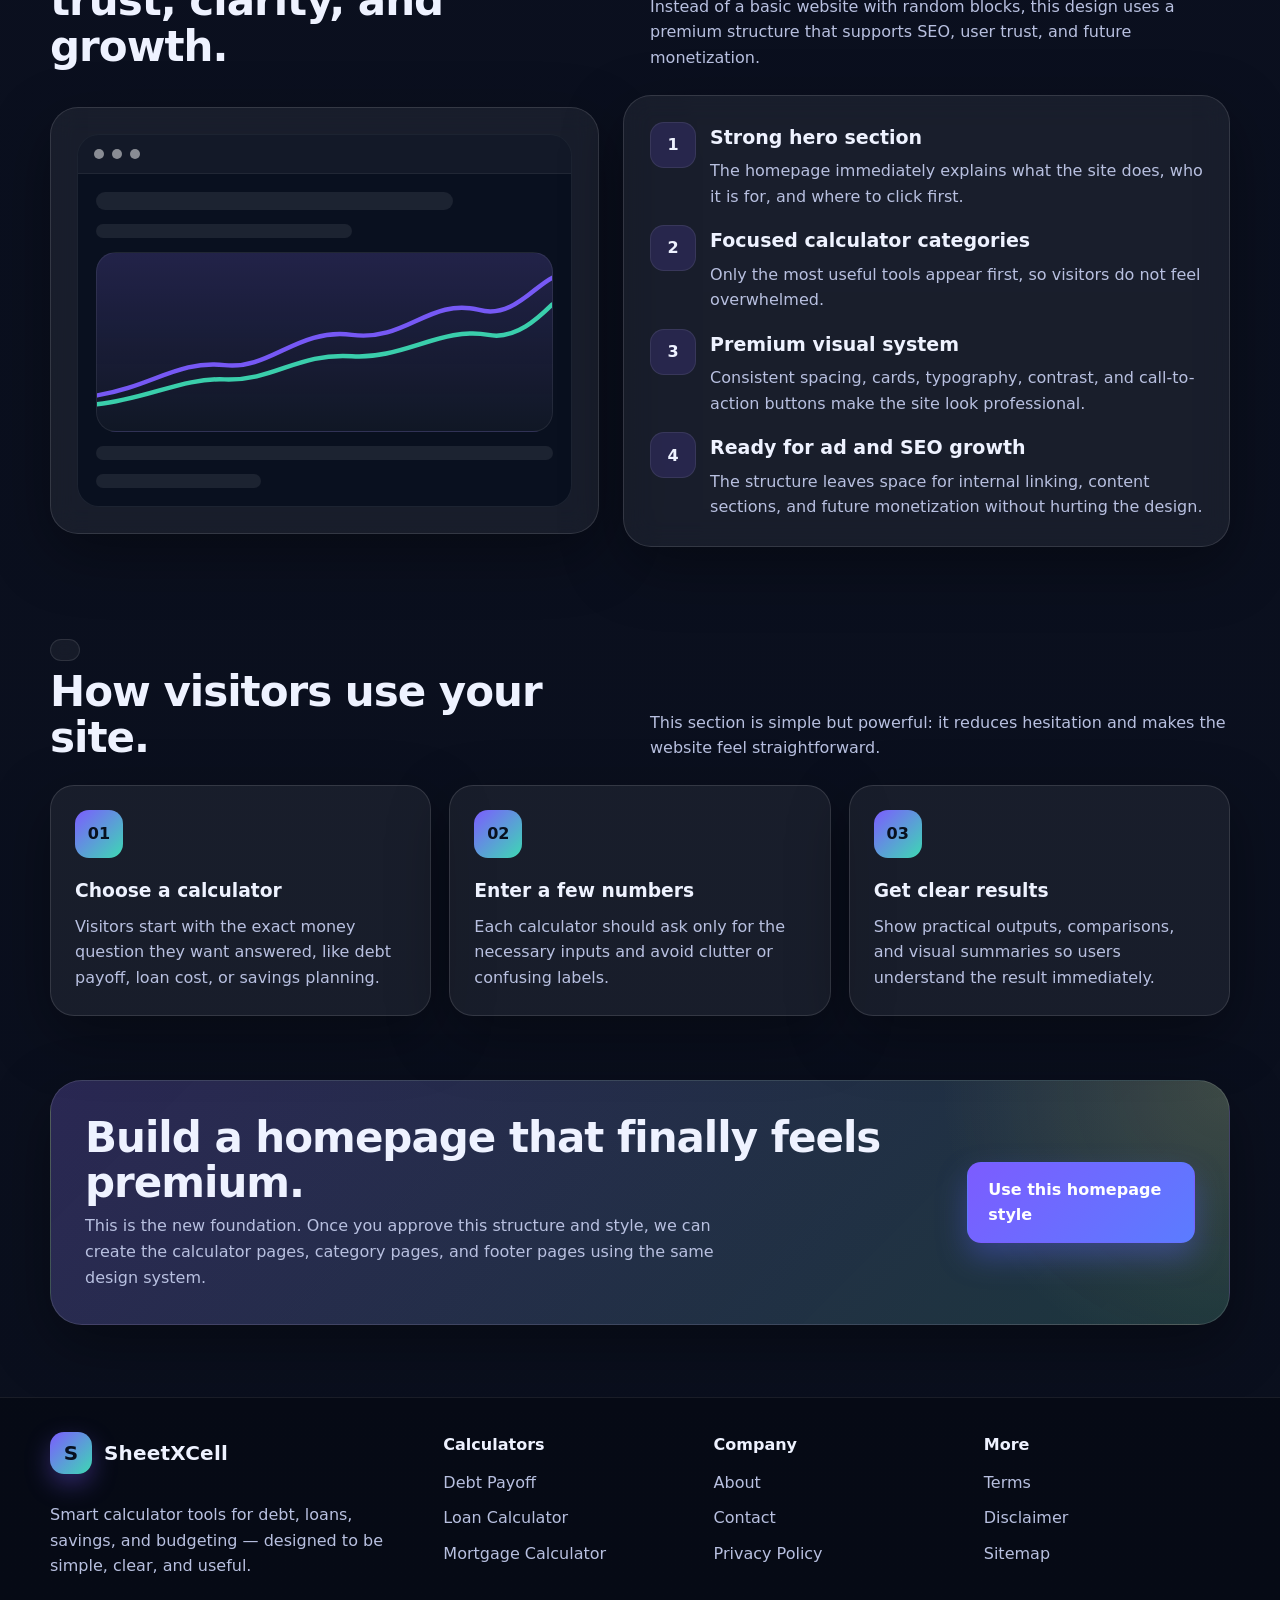
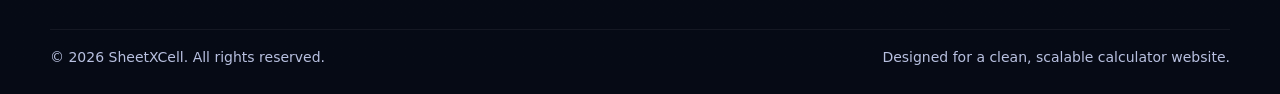
==== commit c2359aa8: "Update index.html" ====
--- a/index.html
+++ b/index.html
@@ -664,10 +664,10 @@
           <div class="dashboard-card">
             <div class="dashboard-top">
               <div>
-                <div class="tiny">Featured preview</div>
+                <div class="tiny">Calculator preview</div>
                 <strong>Loan Payoff Calculator</strong>
               </div>
-              <div class="tiny">Live style concept</div>
+              <div class="tiny"></div>
             </div>
 
             <div class="calc-preview">
@@ -697,8 +697,8 @@
               </div>
 
               <div class="mini-card">
-                <h3>Why this layout works</h3>
-                <div class="tiny">High contrast • strong headline • instant trust • conversion-first call to action</div>
+                <h3>Quick insights</h3>
+                <div class="tiny">Clear results, easy to understand, and designed to help you make better financial decisions.</div>
               </div>
             </div>
           </div>
@@ -710,7 +710,7 @@
       <div class="container">
         <div class="section-head">
           <div>
-            <div class="badge">Homepage section 1</div>
+            <div class="badge"></div>
             <h2>Your most important calculators, shown clearly.</h2>
           </div>
           <p>
@@ -748,7 +748,7 @@
       <div class="container">
         <div class="section-head">
           <div>
-            <div class="badge">Homepage section 2</div>
+            <div class="badge"></div>
             <h2>A better structure for trust, clarity, and growth.</h2>
           </div>
           <p>
@@ -821,7 +821,7 @@
       <div class="container">
         <div class="section-head">
           <div>
-            <div class="badge">Homepage section 3</div>
+            <div class="badge"></div>
             <h2>How visitors use your site.</h2>
           </div>
           <p>
